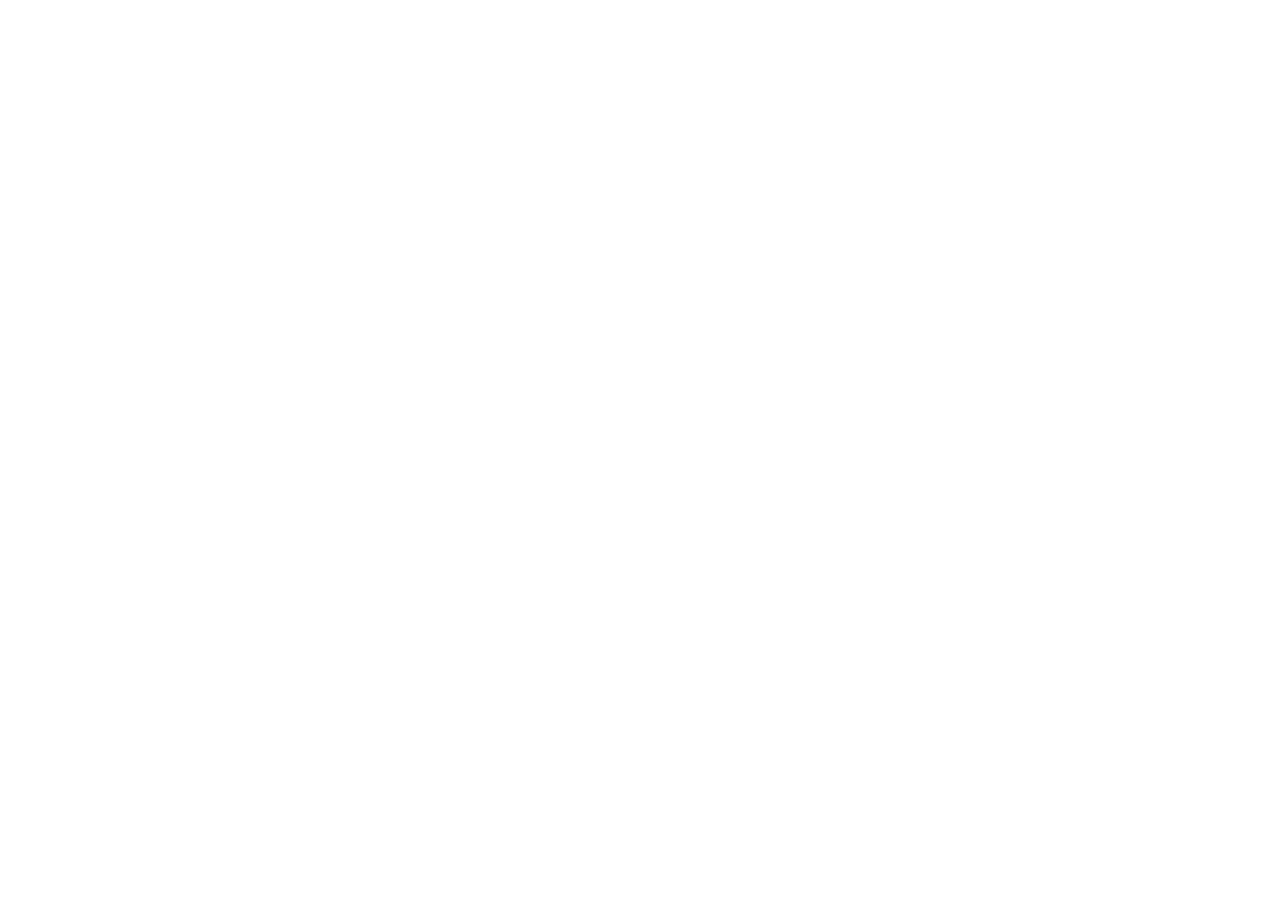
==== index.html @ a7dd8394 "feat: :sparkles: Organización de carpetas y su contenido" ====
<!DOCTYPE html>
<html lang="en">
<head>
    <meta charset="UTF-8">
    <meta name="viewport" content="width=device-width, initial-scale=1.0">
    <title>Document</title>
</head>
<body>
    
</body>
</html>
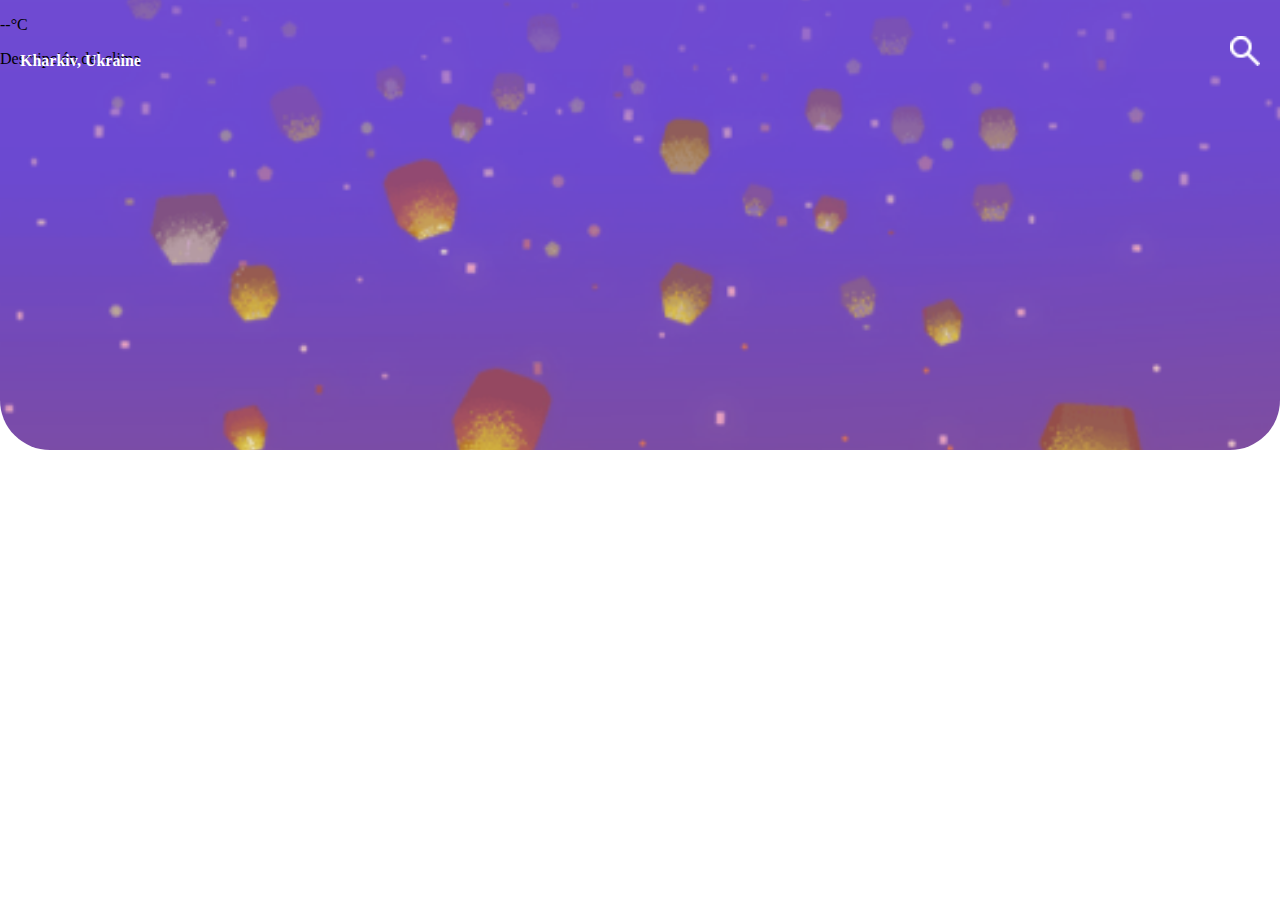
==== commit 09c7de0d: "style: :lipstick: Estilos de css" ====
--- a/index.html
+++ b/index.html
@@ -3,9 +3,24 @@
 <head>
     <meta charset="UTF-8">
     <meta name="viewport" content="width=device-width, initial-scale=1.0">
-    <title>Document</title>
+    <link rel="stylesheet" href="./Css/style.css">
+    <link rel="stylesheet" href="./Css/variables.css">
+    <link rel="shortcut icon" href="./Storage/Img/logo.png" type="image/x-icon">
+    <title>WeatherApp</title>
 </head>
 <body>
-    
+    <main>
+        <div class="overlay">
+            <p class="location-text" id="location">Kharkiv, Ukraine</p>
+            <img class="search-icon" src="./Storage/Img/search_white.png" alt="Buscar">
+        </div>
+        <!-- Nueva sección para mostrar información del clima -->
+        <div class="weather-info">
+            <p id="current-temp">--°C</p>
+            <p id="weather-description">Descripción del clima</p>
+        </div>
+    </main>
+    <img class="background-img" src="./Storage/Img/background.png" alt="Fondo">           
+    <script src="./Js/main.js" defer></script>
 </body>
-</html>+</html>
--- a/Css/style.css
+++ b/Css/style.css
@@ -0,0 +1,59 @@
+/* Asegúrate de que el cuerpo y el html tengan un 100% de altura */
+html, body {
+    height: 100%;
+    margin: 0;
+    padding: 0;
+    box-sizing: border-box;
+}
+
+/* Posiciona la imagen de fondo */
+.background-img {
+    position: absolute;
+    top: 0;
+    left: 0;
+    width: 100%;
+    height: 50vh; /* La imagen ocupará la mitad de la pantalla */
+    object-fit: cover; /* Para que la imagen se ajuste correctamente */
+    border-bottom-left-radius: 50px; /* Curva en la esquina inferior izquierda */
+    border-bottom-right-radius: 50px; /* Curva en la esquina inferior derecha */
+    z-index: 0; /* La imagen de fondo tiene el índice más bajo */
+    overflow: hidden; /* Asegura que las curvas sean visibles */
+}
+
+/* Posiciona el main sobre la imagen de fondo */
+main {
+    position: relative;
+    z-index: 1; /* Se asegura que esté sobre la imagen de fondo */
+    height: 100%; /* Para que el contenido ocupe toda la pantalla */
+    width: 100%;
+}
+
+/* Estilo para el contenedor overlay */
+.overlay {
+    position: absolute;
+    top: 0;
+    left: 0;
+    right: 0;
+    width: 100%;
+    height: 100%;
+}
+
+/* Posiciona el texto en la parte superior izquierda y más pequeño */
+.location-text {
+    position: absolute;
+    top: 20px;
+    left: 20px;
+    color: white;
+    font-size: 16px; /* Reducido el tamaño de la fuente */
+    font-weight: bold;
+    z-index: 2;
+}
+
+/* Posiciona el ícono de búsqueda en la parte superior derecha y más pequeño */
+.search-icon {
+    position: absolute;
+    top: 20px;
+    right: 20px;
+    width: 30px; /* Reducido el tamaño del ícono */
+    z-index: 2;
+}
--- a/Css/variables.css
+++ b/Css/variables.css
@@ -0,0 +1,154 @@
+:root{
+    --background-1: #F6EDFF;
+    --button-1: #E0B6FF;
+    --button-2: #FFFFFF;
+    --card-1: #D0BCFF;
+    --color-1: #FFFFFF;
+    --color-2: #1E1B1B;
+    --color-3: #494649;
+    --progress-bar-1: #8A20D5;
+}
+@font-face {
+    font-family: "OpenSans_Condensed-Bold";
+    src: url(../storage/font/ProductSans/OpenSans_Condensed-Bold.ttf);
+}
+@font-face {
+    font-family: "OpenSans_Condensed-BoldItalic";
+    src: url(../storage/font/ProductSans/OpenSans_Condensed-BoldItalic.ttf);
+}
+@font-face {
+    font-family: "OpenSans_Condensed-ExtraBold";
+    src: url(../storage/font/ProductSans/OpenSans_Condensed-ExtraBold.ttf);
+}
+@font-face {
+    font-family: "OpenSans_Condensed-ExtraBoldItalic";
+    src: url(../storage/font/ProductSans/OpenSans_Condensed-ExtraBoldItalic.ttf);
+}
+@font-face {
+    font-family: "OpenSans_Condensed-Italic";
+    src: url(../storage/font/ProductSans/OpenSans_Condensed-Italic.ttf);
+}
+@font-face {
+    font-family: "OpenSans_Condensed-Light";
+    src: url(../storage/font/ProductSans/OpenSans_Condensed-Light.ttf);
+}
+@font-face {
+    font-family: "OpenSans_Condensed-LightItalic";
+    src: url(../storage/font/ProductSans/OpenSans_Condensed-LightItalic.ttf);
+}
+@font-face {
+    font-family: "OpenSans_Condensed-Medium";
+    src: url(../storage/font/ProductSans/OpenSans_Condensed-Medium.ttf);
+}
+@font-face {
+    font-family: "OpenSans_Condensed-MediumItalic";
+    src: url(../storage/font/ProductSans/OpenSans_Condensed-MediumItalic.ttf);
+}
+@font-face {
+    font-family: "OpenSans_Condensed-Regular";
+    src: url(../storage/font/ProductSans/OpenSans_Condensed-Regular.ttf);
+}
+@font-face {
+    font-family: "OpenSans_Condensed-SemiBold";
+    src: url(../storage/font/ProductSans/OpenSans_Condensed-SemiBold.ttf);
+}
+@font-face {
+    font-family: "OpenSans_Condensed-SemiBoldItalic";
+    src: url(../storage/font/ProductSans/OpenSans_Condensed-SemiBoldItalic.ttf);
+}
+@font-face {
+    font-family: "OpenSans_SemiCondensed-Bold";
+    src: url(../storage/font/ProductSans/OpenSans_SemiCondensed-Bold.ttf);
+}
+@font-face {
+    font-family: "OpenSans_SemiCondensed-BoldItalic";
+    src: url(../storage/font/ProductSans/OpenSans_SemiCondensed-BoldItalic.ttf);
+}
+@font-face {
+    font-family: "OpenSans_SemiCondensed-ExtraBold";
+    src: url(../storage/font/ProductSans/OpenSans_SemiCondensed-ExtraBold.ttf);
+}
+@font-face {
+    font-family: "OpenSans_SemiCondensed-ExtraBoldItalic";
+    src: url(../storage/font/ProductSans/OpenSans_SemiCondensed-ExtraBoldItalic.ttf);
+}
+@font-face {
+    font-family: "OpenSans_SemiCondensed-Italic";
+    src: url(../storage/font/ProductSans/OpenSans_SemiCondensed-Italic.ttf);
+}
+@font-face {
+    font-family: "OpenSans_SemiCondensed-Italic";
+    src: url(../storage/font/ProductSans/OpenSans_SemiCondensed-Light.ttf);
+}
+@font-face {
+    font-family: "OpenSans_SemiCondensed-Light";
+    src: url(../storage/font/ProductSans/OpenSans_SemiCondensed-Light.ttf);
+}
+@font-face {
+    font-family: "OpenSans_SemiCondensed-LightItalic";
+    src: url(../storage/font/ProductSans/OpenSans_SemiCondensed-LightItalic.ttf);
+}
+@font-face {
+    font-family: "OpenSans_SemiCondensed-Medium";
+    src: url(../storage/font/ProductSans/OpenSans_SemiCondensed-Medium.ttf);
+}
+@font-face {
+    font-family: "OpenSans_SemiCondensed-MediumItalic";
+    src: url(../storage/font/ProductSans/OpenSans_SemiCondensed-MediumItalic.ttf);
+}
+@font-face {
+    font-family: "OpenSans_SemiCondensed-Regular";
+    src: url(../storage/font/ProductSans/OpenSans_SemiCondensed-Regular.ttf);
+}
+@font-face {
+    font-family: "OpenSans_SemiCondensed-SemiBold";
+    src: url(../storage/font/ProductSans/OpenSans_SemiCondensed-SemiBold.ttf);
+}
+@font-face {
+    font-family: "OpenSans_SemiCondensed-SemiBoldItalic";
+    src: url(../storage/font/ProductSans/OpenSans_SemiCondensed-SemiBoldItalic.ttf);
+}
+@font-face {
+    font-family: "OpenSans-Bold";
+    src: url(../storage/font/ProductSans/OpenSans-Bold.ttf);
+}
+@font-face {
+    font-family: "OpenSans-BoldItalic";
+    src: url(../storage/font/ProductSans/OpenSans-BoldItalic.ttf);
+}
+@font-face {
+    font-family: "OpenSans-ExtraBold";
+    src: url(../storage/font/ProductSans/OpenSans-ExtraBold.ttf);
+}
+@font-face {
+    font-family: "OpenSans-Italic";
+    src: url(../storage/font/ProductSans/OpenSans-Italic.ttf);
+}
+@font-face {
+    font-family: "OpenSans-Light";
+    src: url(../storage/font/ProductSans/OpenSans-Light.ttf);
+}
+@font-face {
+    font-family: "OpenSans-LightItalic";
+    src: url(../storage/font/ProductSans/OpenSans-LightItalic.ttf);
+}
+@font-face {
+    font-family: "OpenSans-Medium";
+    src: url(../storage/font/ProductSans/OpenSans-Medium.ttf);
+}
+@font-face {
+    font-family: "OpenSans-MediumItalic";
+    src: url(../storage/font/ProductSans/OpenSans-MediumItalic.ttf);
+}
+@font-face {
+    font-family: "OpenSans-Regular";
+    src: url(../storage/font/ProductSans/OpenSans-Regular.ttf);
+}
+@font-face {
+    font-family: "OpenSans-SemiBold";
+    src: url(../storage/font/ProductSans/OpenSans-SemiBold.ttf);
+}
+@font-face {
+    font-family: "OpenSans-SemiBoldItalic";
+    src: url(../storage/font/ProductSans/OpenSans-SemiBoldItalic.ttf);
+}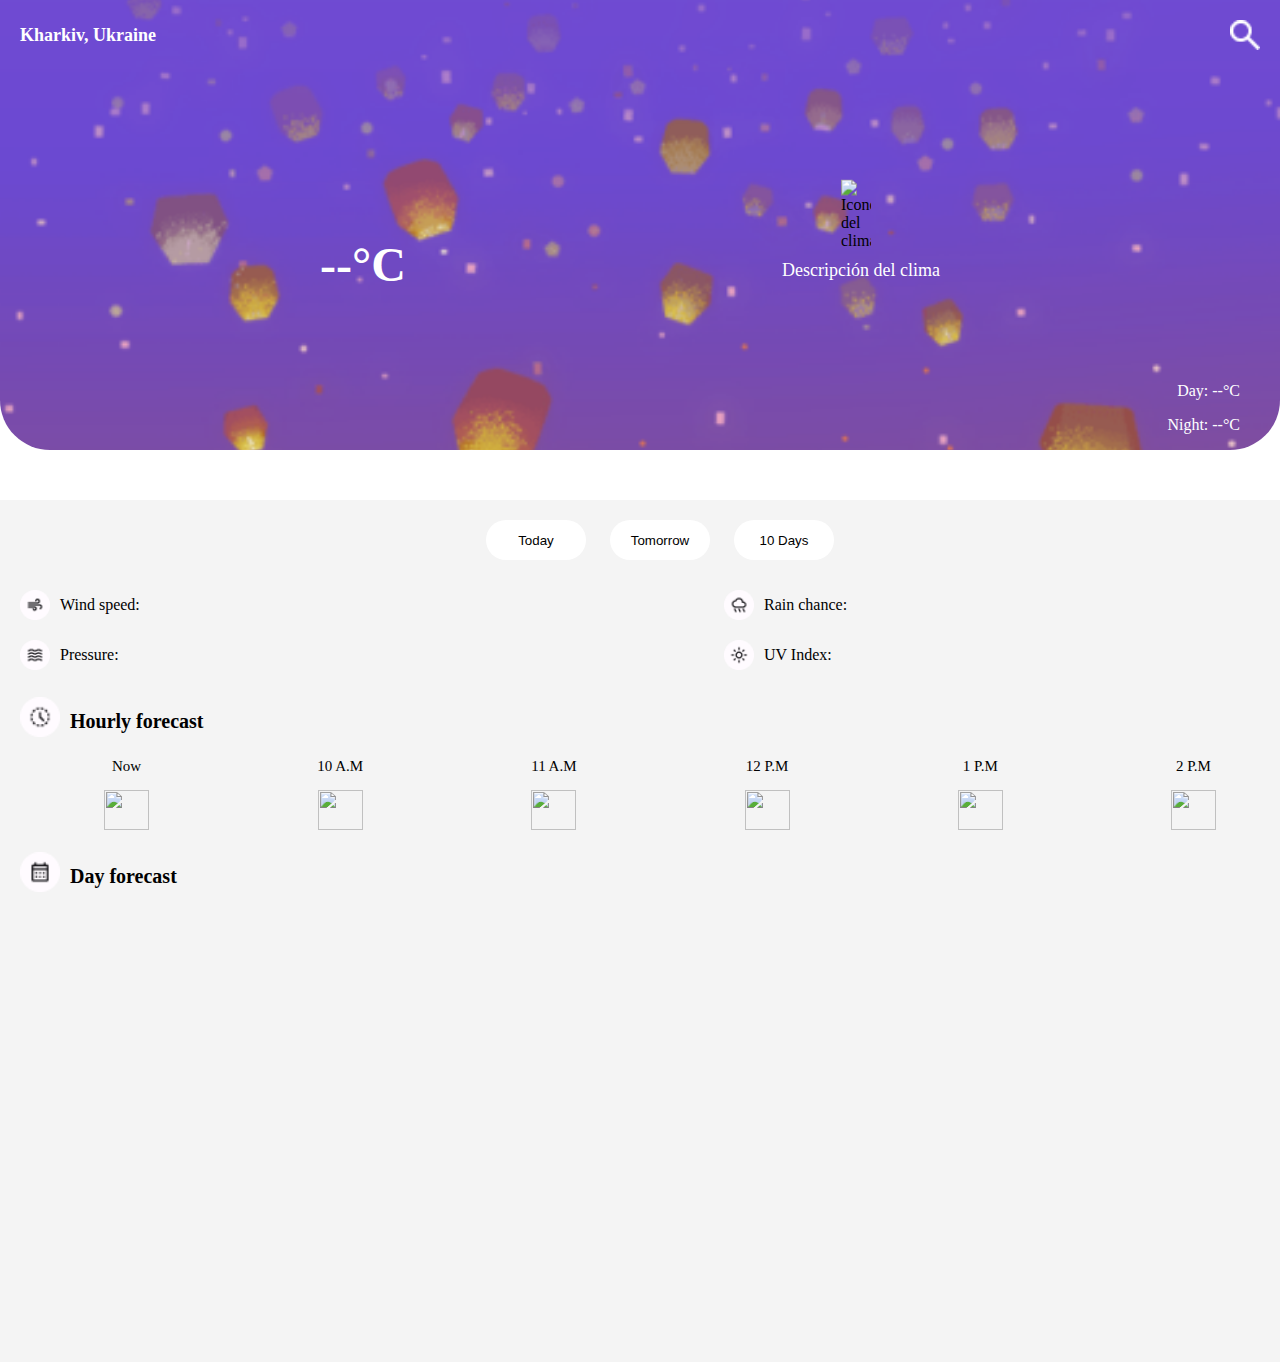
==== commit 363648b4: "style: :lipstick: Estilos visuales" ====
--- a/index.html
+++ b/index.html
@@ -10,17 +10,100 @@
 </head>
 <body>
     <main>
-        <div class="overlay">
+       <div class="overlay">
             <p class="location-text" id="location">Kharkiv, Ukraine</p>
             <img class="search-icon" src="./Storage/Img/search_white.png" alt="Buscar">
         </div>
-        <!-- Nueva sección para mostrar información del clima -->
+
         <div class="weather-info">
-            <p id="current-temp">--°C</p>
-            <p id="weather-description">Descripción del clima</p>
+            <div class="overplay2">
+                <p id="current-temp" class="temp-large">--°C</p>
+                <div class="weather-icon-container">
+                    <img id="weather-icon" src="" alt="Icono del clima">
+                    <p id="weather-description" class="description">Descripción del clima</p>
+                </div>
+            </div>
+
+            <div class="day-night-info">
+                <p id="day-temp">Day: --°C</p>
+                <p id="night-temp">Night: --°C</p>
+            </div>
+
+            <p id="fecha" class="fecha-info"></p>
         </div>
+
+       <div class="extra-content">
+        <button class="boton Button-menu">Today</button>
+        <button class="boton Button-menu">Tomorrow</button>
+        <a href="./View/tenDays.html">
+            <button class="boton Button-menu">10 Days</button>
+        </a>
+        <div class="weather-details">
+            <div class="detail">
+                <img src="./Storage/Img/air.png" alt="">
+                Wind speed: <span id="wind-speed"></span>
+            </div>
+            <div class="detail">
+                <img src="./Storage/Img/rainy.png" alt="">
+                Rain chance: <span id="rain-chance"></span>
+            </div>
+            <div class="detail">
+                <img src="./Storage/Img/waves.png" alt="">
+                Pressure: <span id="pressure"></span>
+            </div>
+            <div class="detail">
+                <img src="./Storage/Img/light_mode.png" alt="">
+                UV Index: <span id="uv-index"></span>
+            </div>
+        </div>
+        <div class="a-hourly-forecast">
+            <img src="./Storage/Img/history_toggle_off.png" alt="Hourly Forecast" class="forecast-icon">
+            <p class="forecast-title">Hourly forecast</p>
+        </div>
+        <div class="hourly-forecast">
+            <div class="hour">
+                <p>Now</p>
+                <img id="icon-now" src="" alt="">
+                <p id="temp-now"></p>
+            </div>
+            <div class="hour">
+                <p>10 A.M</p>
+                <img id="icon-10am" src="" alt="">
+                <p id="temp-10am"></p>
+            </div>
+            <div class="hour">
+                <p>11 A.M</p>
+                <img id="icon-11am" src="" alt="">
+                <p id="temp-11am"></p>
+            </div>
+            <div class="hour">
+                <p>12 P.M</p>
+                <img id="icon-12pm" src="" alt="">
+                <p id="temp-12pm"></p>
+            </div>
+            <div class="hour">
+                <p>1 P.M</p>
+                <img id="icon-1pm" src="" alt="">
+                <p id="temp-1pm"></p>
+            </div>
+            <div class="hour">
+                <p>2 P.M</p>
+                <img id="icon-2pm" src="" alt="">
+                <p id="temp-2pm"></p>
+            </div>
+        </div> 
+        <div class="a-hourly-forecast">
+            <img src="./Storage/Img/calendar_month.png" alt="Hourly Forecast" class="forecast-icon">
+            <p class="forecast-title">Day forecast</p>
+        </div>       
+        <div class="chart-container">
+            <canvas id="dayForecastChart"></canvas>
+        </div>       
+    </div> 
     </main>
-    <img class="background-img" src="./Storage/Img/background.png" alt="Fondo">           
+    <img class="background-img" src="./Storage/Img/background.png" alt="Fondo">
+</body>
     <script src="./Js/main.js" defer></script>
-</body>
+    <canvas id="dayForecastChart"></canvas>
+    <script src="https://cdn.jsdelivr.net/npm/chart.js"></script>
 </html>
--- a/Css/style.css
+++ b/Css/style.css
@@ -6,26 +6,30 @@
     box-sizing: border-box;
 }
 
+
+/* Estilo para el contenedor de grados e ícono del clima */
+.weather-info {
+    position: relative;
+    z-index: 2;
+    padding: 20px;
+    display: flex;
+    flex-direction: column;
+    align-items: center;
+    height: 50vh;
+}
+
 /* Posiciona la imagen de fondo */
 .background-img {
     position: absolute;
     top: 0;
     left: 0;
     width: 100%;
-    height: 50vh; /* La imagen ocupará la mitad de la pantalla */
-    object-fit: cover; /* Para que la imagen se ajuste correctamente */
-    border-bottom-left-radius: 50px; /* Curva en la esquina inferior izquierda */
-    border-bottom-right-radius: 50px; /* Curva en la esquina inferior derecha */
-    z-index: 0; /* La imagen de fondo tiene el índice más bajo */
-    overflow: hidden; /* Asegura que las curvas sean visibles */
-}
-
-/* Posiciona el main sobre la imagen de fondo */
-main {
-    position: relative;
-    z-index: 1; /* Se asegura que esté sobre la imagen de fondo */
-    height: 100%; /* Para que el contenido ocupe toda la pantalla */
-    width: 100%;
+    height: 50vh;
+    object-fit: cover;
+    border-bottom-left-radius: 50px;
+    border-bottom-right-radius: 50px;
+    z-index: 0;
+    overflow: hidden;
 }
 
 /* Estilo para el contenedor overlay */
@@ -34,26 +38,234 @@
     top: 0;
     left: 0;
     right: 0;
-    width: 100%;
+    height: 50px;
+    display: flex;
+    justify-content: space-between;
+    align-items: center;
+    padding: 10px 20px;
+    z-index: 2;
+}
+
+/* Posiciona el main sobre la imagen de fondo */
+main {
+    position: relative;
+    z-index: 1;
     height: 100%;
-}
-
-/* Posiciona el texto en la parte superior izquierda y más pequeño */
+    width: 100%;
+}
+
+/* Estilo para el texto de ubicación y el icono de búsqueda */
+.location-text, .search-icon {
+    z-index: 3;
+}
+
 .location-text {
+    color: white;
+    font-size: 18px;
+    font-weight: bold;
+}
+
+.search-icon {
+    width: 30px;
+}
+
+
+.overplay2 {
+    display: flex;
+    justify-content: space-between;
+    align-items: center;
+    width: 100%;
+    max-width: 600px;
+    margin: 0 auto;
+    padding: 20px;
+    position: relative;
+    top: 50%;
+    transform: translateY(-50%);
+    z-index: 2;
+}
+
+/* Grados grandes y alineados a la izquierda */
+.temp-large {
+    font-size: 48px;
+    font-weight: bold;
+    color: #ffffff;
+    margin-left: -20px;
+    margin-bottom: 10px;
+}
+
+/* Icono del clima y descripción */
+.weather-icon-container {
+    display: flex;
+    flex-direction: column;
+    align-items: center;
+    justify-content: center;
+    margin-bottom: 10px;
+}
+
+.weather-icon-container img {
+    width: 100px;
+    height: auto;
+}
+
+.description {
+    font-size: 18px;
+    color: #ffffff;
+    text-align: center;
+    margin-top: 10px;
+    margin-bottom: 20px;
+}
+
+/* Información de día y noche alineada a la derecha */
+.day-night-info, .fecha-info {
     position: absolute;
-    top: 20px;
-    left: 20px;
-    color: white;
-    font-size: 16px; /* Reducido el tamaño de la fuente */
+    bottom: 40px;
+    font-size: 16px;
+    color: #ffffff;
+}
+
+.day-night-info {
+    right: 40px;
+    text-align: right;
+}
+
+.fecha-info {
+    left: 40px;
+}
+
+/* Nueva sección para contenido adicional justo debajo de la imagen */
+.extra-content {
+    background-color: #f4f4f4;
+    padding: 10px 20px; /* Ajusta el padding para que se vea más cerca de la imagen */
+    text-align: center; /* Centra los botones */
+    width: 100%;
+    position: relative; /* Mantiene el flujo normal */
+    z-index: 1;
+    margin-top: 10px; /* Espacio entre la imagen y la sección de información */
+}
+
+/* Estilo para los botones */
+.boton {
+    background-color: #ffffff;
+    border-radius: 3px;
+    border: none;
+    height: 40px; /* Ajusta la altura del botón */
+    width: 100px; /* Ajusta el ancho del botón */
+    margin: 10px; /* Espacio entre los botones */
+    cursor: pointer; /* Cambia el cursor al pasar por encima */
+    border-radius: 3vi;
+}
+
+/* Efecto hover para los botones */
+.Button-menu:hover {
+    background-color: #9f55d4a1;
+}
+
+.weather-details {
+    display: flex; /* Usamos flexbox para organizar los elementos */
+    justify-content: space-between; /* Espacio entre los elementos */
+    flex-wrap: wrap; /* Permitir que los elementos se muevan a la siguiente línea si no caben */
+    margin-top: 20px; /* Espacio superior para separar de otros elementos */
+}
+
+.detail {
+    display: flex; /* Para alinear el ícono y el texto en línea */
+    align-items: center; /* Centrar verticalmente */
+    width: 45%; /* Ajusta el ancho para que quepan dos por fila */
+    margin-bottom: 20px; /* Espacio inferior entre filas */
+}
+
+.detail img {
+    width: 30px; /* Ancho del ícono */
+    height: auto; /* Mantener la proporción del ícono */
+    margin-right: 10px; /* Espacio entre el ícono y el texto */
+}
+
+.detail span {
+    font-weight: bold; /* Resaltar los datos */
+}
+
+.weather-info {
+    display: flex;
+    align-items: center; /* Alinea los íconos y el texto */
+    margin-bottom: 10px; /* Espacio entre cada fila de información */
+}
+
+.weather-info img {
+    width: 30px; /* Ajusta el tamaño del ícono */
+    height: auto;
+    margin-right: 10px; /* Espacio entre el ícono y el texto */
+}
+
+.weather-label {
+    font-weight: bold; /* Hace que el texto de la etiqueta sea más destacado */
+}
+
+
+.a-hourly-forecast {
+    display: flex; /* Usamos Flexbox para alinear imagen y texto en línea */
+    align-items: center; /* Alinea verticalmente al centro */
+    margin-bottom: 10px; /* Espacio debajo del título */
+}
+
+.forecast-icon {
+    width: 40px; /* Ajusta el tamaño del icono */
+    height: auto; /* Mantiene la proporción del icono */
+    margin-right: 10px; /* Espacio entre la imagen y el título */
+}
+
+.forecast-title {
+    font-size: 24px; /* Tamaño del texto del título */
+    font-weight: bold; /* Hace que el texto sea negrita */
+}
+.hourly-forecast {
+    display: flex; /* Para mostrar todas las horas en una sola fila */
+    justify-content: space-around; /* Espacio entre los bloques de cada hora */
+}
+
+.hour {
+    text-align: center; /* Alinea el contenido dentro de cada bloque */
+    margin: 0 10px; /* Ajusta el espacio entre las horas */
+}
+
+.hour p {
+    margin: 5px 0; /* Reduce el espacio vertical entre los párrafos */
+    font-size: 15px; /* Tamaño de fuente más pequeño para mayor compactación */
+}
+
+.hour img {
+    width: 45px; /* Ajusta el tamaño de los iconos */
+    height: 40px; /* Mantén una proporción cuadrada */
+    margin: 10px 0; /* Menos espacio entre la imagen y el texto */
+}
+
+
+.forecast-title {
+    font-size: 20px;
     font-weight: bold;
-    z-index: 2;
-}
-
-/* Posiciona el ícono de búsqueda en la parte superior derecha y más pequeño */
-.search-icon {
-    position: absolute;
-    top: 20px;
-    right: 20px;
-    width: 30px; /* Reducido el tamaño del ícono */
-    z-index: 2;
-}
+    margin-bottom: 10px; /* Espacio debajo del título */
+}
+
+.forecast-item {
+    display: flex; /* Usamos flexbox para alinear icono y texto */
+    flex-direction: column; /* Disposición vertical */
+    align-items: center; /* Centrar los elementos */
+    margin-bottom: 15px; /* Espacio entre elementos */
+}
+
+.weather-icon {
+    width: 40px; /* Ajusta el tamaño del ícono */
+    height: auto; /* Mantener proporción del ícono */
+    margin: 5px 0; /* Espacio vertical entre ícono y temperatura */
+}
+
+.chart-container {
+    width: 100%;
+    max-width: 600px;
+    margin: 0 auto;
+    padding: 20px;
+}
+
+#dayForecastChart {
+    width: 100% !important;
+    height: 400px !important;
+}
--- a/Css/variables.css
+++ b/Css/variables.css
@@ -10,19 +10,19 @@
 }
 @font-face {
     font-family: "OpenSans_Condensed-Bold";
-    src: url(../storage/font/ProductSans/OpenSans_Condensed-Bold.ttf);
+    src: url(../Storage/Font/ProductSans/OpenSans_Condensed-Bold.ttf);
 }
 @font-face {
     font-family: "OpenSans_Condensed-BoldItalic";
-    src: url(../storage/font/ProductSans/OpenSans_Condensed-BoldItalic.ttf);
+    src: url(../Storage/Font/ProductSans/OpenSans_Condensed-BoldItalic.ttf);
 }
 @font-face {
     font-family: "OpenSans_Condensed-ExtraBold";
-    src: url(../storage/font/ProductSans/OpenSans_Condensed-ExtraBold.ttf);
+    src: url(../Storage/Font/ProductSans/OpenSans_Condensed-ExtraBold.ttf);
 }
 @font-face {
     font-family: "OpenSans_Condensed-ExtraBoldItalic";
-    src: url(../storage/font/ProductSans/OpenSans_Condensed-ExtraBoldItalic.ttf);
+    src: url(../Storage/Font/ProductSans/OpenSans_Condensed-ExtraBoldItalic.ttf);
 }
 @font-face {
     font-family: "OpenSans_Condensed-Italic";
@@ -122,33 +122,33 @@
 }
 @font-face {
     font-family: "OpenSans-Italic";
-    src: url(../storage/font/ProductSans/OpenSans-Italic.ttf);
+    src: url(../Storage/Font/ProductSans/OpenSans-Italic.ttf);
 }
 @font-face {
     font-family: "OpenSans-Light";
-    src: url(../storage/font/ProductSans/OpenSans-Light.ttf);
+    src: url(../Storage/Font/ProductSans/OpenSans-Light.ttf);
 }
 @font-face {
     font-family: "OpenSans-LightItalic";
-    src: url(../storage/font/ProductSans/OpenSans-LightItalic.ttf);
+    src: url(../Storage/Font/ProductSans/OpenSans-LightItalic.ttf);
 }
 @font-face {
     font-family: "OpenSans-Medium";
-    src: url(../storage/font/ProductSans/OpenSans-Medium.ttf);
+    src: url(../Storage/Font/ProductSans/OpenSans-Medium.ttf);
 }
 @font-face {
     font-family: "OpenSans-MediumItalic";
-    src: url(../storage/font/ProductSans/OpenSans-MediumItalic.ttf);
+    src: url(../Storage/Font/ProductSans/OpenSans-MediumItalic.ttf);
 }
 @font-face {
     font-family: "OpenSans-Regular";
-    src: url(../storage/font/ProductSans/OpenSans-Regular.ttf);
+    src: url(../Storage/Font/ProductSans/OpenSans-Regular.ttf);
 }
 @font-face {
     font-family: "OpenSans-SemiBold";
-    src: url(../storage/font/ProductSans/OpenSans-SemiBold.ttf);
+    src: url(../Storage/Font/ProductSans/OpenSans-SemiBold.ttf);
 }
 @font-face {
     font-family: "OpenSans-SemiBoldItalic";
-    src: url(../storage/font/ProductSans/OpenSans-SemiBoldItalic.ttf);
+    src: url(../Storage/Font/ProductSans/OpenSans-SemiBoldItalic.ttf);
 }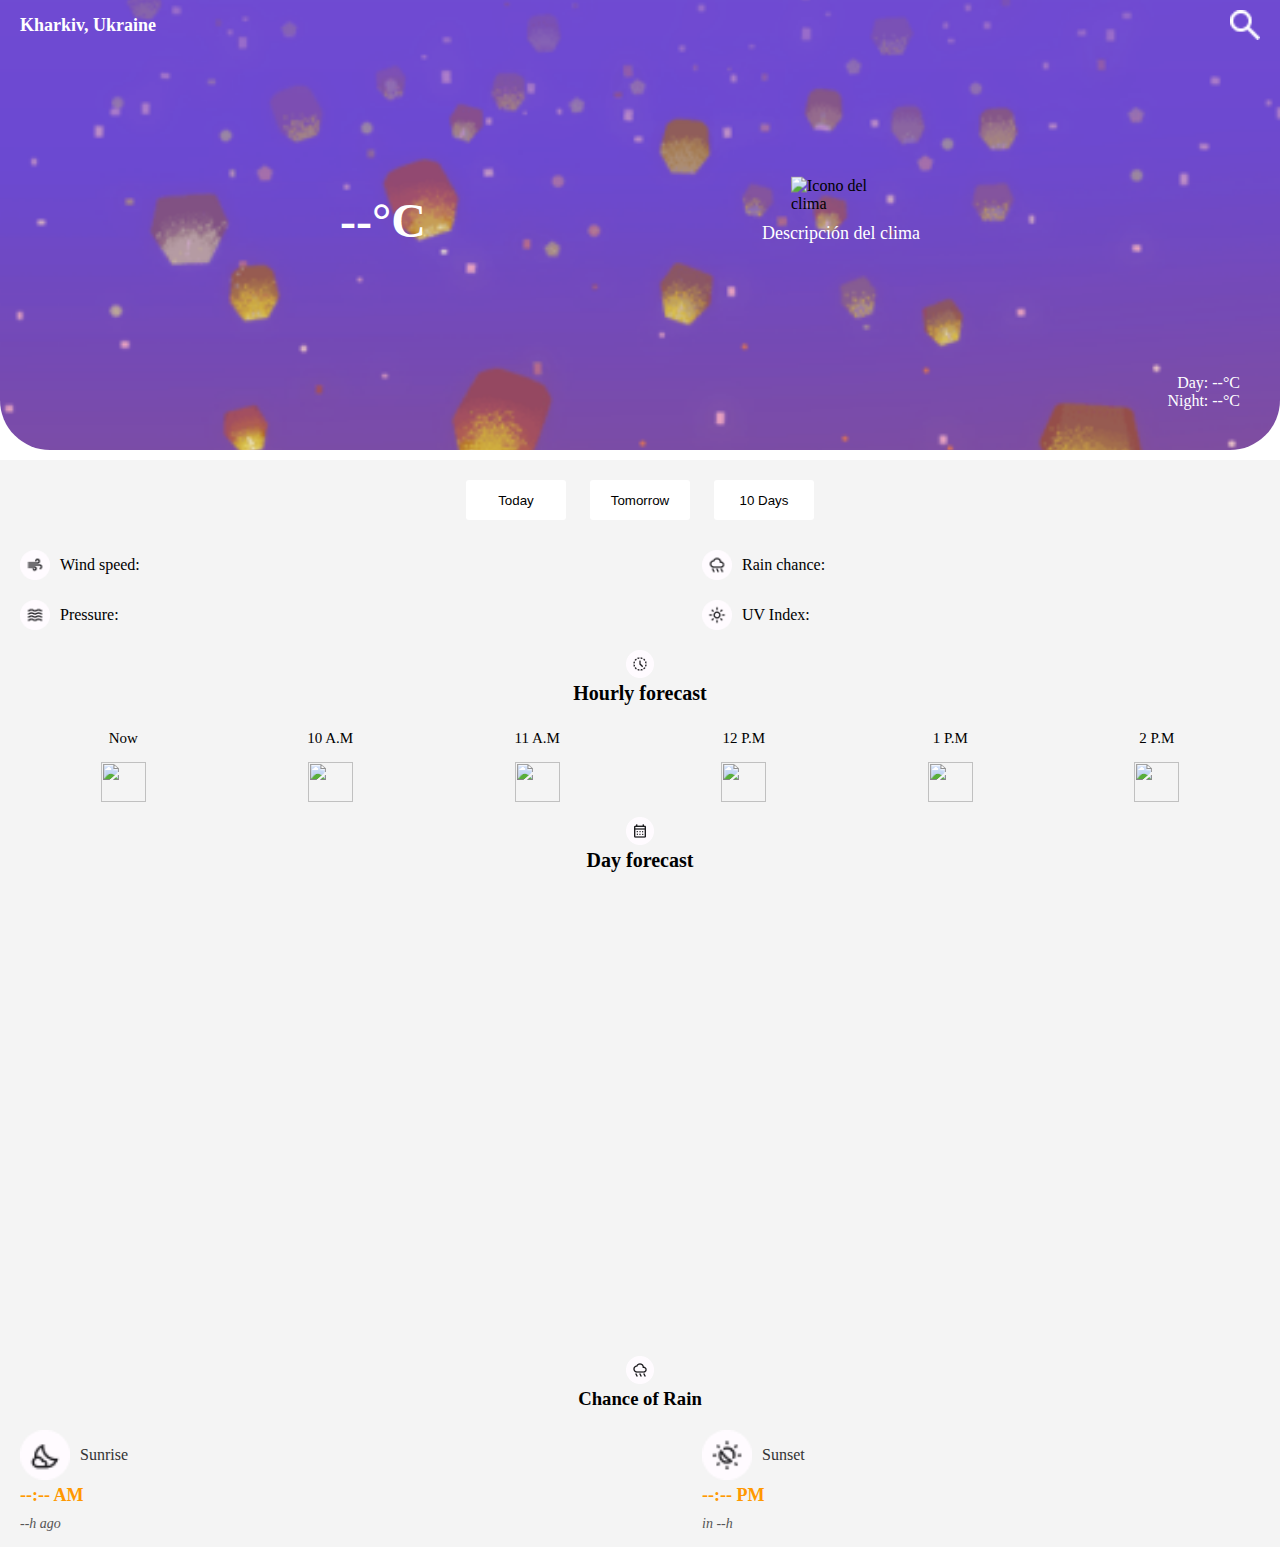
==== commit 335b0afb: "style: :lipstick: Mejorando el codigo" ====
--- a/index.html
+++ b/index.html
@@ -10,10 +10,13 @@
 </head>
 <body>
     <main>
-       <div class="overlay">
+        <div class="overlay">
             <p class="location-text" id="location">Kharkiv, Ukraine</p>
-            <img class="search-icon" src="./Storage/Img/search_white.png" alt="Buscar">
+            <img class="search-icon" src="./Storage/Img/search_white.png" id="search-icon" alt="Buscar" style="cursor: pointer;">
+            <input type="text" id="location-input" placeholder="Buscar lugar..." autocomplete="off">
+            <div id="suggestions" class="suggestions"></div>
         </div>
+        
 
         <div class="weather-info">
             <div class="overplay2">
@@ -98,8 +101,32 @@
         </div>       
         <div class="chart-container">
             <canvas id="dayForecastChart"></canvas>
-        </div>       
-    </div> 
+        </div> 
+        <div class="rain-chance">
+            <img src="./Storage/Img/rainy.png" alt="Rainy Icon">
+            <h3>Chance of Rain</h3>
+            <div id="rain-chance-details"></div>
+        </div>      
+        <div class="sun-info-container">
+    <div class="sun-info">
+        <div class="sun-info-content">
+            <img src="./Storage/Img/nights_stay.png" alt="Amanecer">
+            <p>Sunrise</p>
+        </div>
+        <p id="sunrise-time">--:-- AM</p> <!-- Aquí se mostrará la hora del amanecer desde la API -->
+        <p id="time-since-sunrise">--h ago</p> <!-- Aquí se mostrará el tiempo transcurrido desde el amanecer -->
+    </div>
+    <div class="sun-info">
+        <div class="sun-info-content">
+            <img src="./Storage/Img/bounding_box.png" alt="Atardecer">
+            <p>Sunset</p>
+        </div>
+        <p id="sunset-time">--:-- PM</p> <!-- Aquí se mostrará la hora del atardecer desde la API -->
+        <p id="time-to-sunset">in --h</p> <!-- Aquí se mostrará el tiempo restante hasta el atardecer -->
+    </div>
+</div>
+                              
+    </div>
     </main>
     <img class="background-img" src="./Storage/Img/background.png" alt="Fondo">
 </body>
--- a/Css/style.css
+++ b/Css/style.css
@@ -6,7 +6,6 @@
     box-sizing: border-box;
 }
 
-
 /* Estilo para el contenedor de grados e ícono del clima */
 .weather-info {
     position: relative;
@@ -18,19 +17,12 @@
     height: 50vh;
 }
 
-/* Posiciona la imagen de fondo */
-.background-img {
-    position: absolute;
-    top: 0;
-    left: 0;
-    width: 100%;
-    height: 50vh;
-    object-fit: cover;
-    border-bottom-left-radius: 50px;
-    border-bottom-right-radius: 50px;
-    z-index: 0;
-    overflow: hidden;
-}
+* {
+    margin: 0;
+    padding: 0;
+    box-sizing: border-box;
+}
+    
 
 /* Estilo para el contenedor overlay */
 .overlay {
@@ -43,7 +35,48 @@
     justify-content: space-between;
     align-items: center;
     padding: 10px 20px;
-    z-index: 2;
+    z-index: 2; /* Asegúrate de que esté por encima de otros elementos */
+}
+.location-text {
+    font-size: 2rem;
+    margin-right: 10px;
+    font-weight: bold;
+}
+
+.search-icon {
+    width: 25px;
+    cursor: pointer;
+}
+
+#location-input {
+    display: none;
+    padding: 5px;
+    margin-top: 10px;
+    border-radius: 10px;
+    border: none;
+    width: 200px;
+    font-size: 1rem;
+}
+
+.suggestions {
+    position: absolute;
+    top: 60px;
+    background-color: #2ecc71;
+    border-radius: 10px;
+    width: 200px;
+    max-height: 150px;
+    overflow-y: auto;
+}
+
+.suggestions p {
+    padding: 10px;
+    cursor: pointer;
+    margin: 0;
+    border-bottom: 1px solid #34495e;
+}
+
+.suggestions p:hover {
+    background-color: #3498db;
 }
 
 /* Posiciona el main sobre la imagen de fondo */
@@ -54,6 +87,20 @@
     width: 100%;
 }
 
+/* Posiciona la imagen de fondo */
+.background-img {
+    position: absolute;
+    top: 0;
+    left: 0;
+    width: 100%;
+    height: 50vh;
+    object-fit: cover;
+    border-bottom-left-radius: 50px;
+    border-bottom-right-radius: 50px;
+    z-index: 0;
+    overflow: hidden;
+}
+
 /* Estilo para el texto de ubicación y el icono de búsqueda */
 .location-text, .search-icon {
     z-index: 3;
@@ -69,7 +116,7 @@
     width: 30px;
 }
 
-
+/* Overlay adicional */
 .overplay2 {
     display: flex;
     justify-content: space-between;
@@ -135,12 +182,12 @@
 /* Nueva sección para contenido adicional justo debajo de la imagen */
 .extra-content {
     background-color: #f4f4f4;
-    padding: 10px 20px; /* Ajusta el padding para que se vea más cerca de la imagen */
-    text-align: center; /* Centra los botones */
-    width: 100%;
-    position: relative; /* Mantiene el flujo normal */
+    padding: 10px 20px;
+    text-align: center;
+    width: 100%;
+    position: relative;
     z-index: 1;
-    margin-top: 10px; /* Espacio entre la imagen y la sección de información */
+    margin-top: 10px;
 }
 
 /* Estilo para los botones */
@@ -148,11 +195,10 @@
     background-color: #ffffff;
     border-radius: 3px;
     border: none;
-    height: 40px; /* Ajusta la altura del botón */
-    width: 100px; /* Ajusta el ancho del botón */
-    margin: 10px; /* Espacio entre los botones */
-    cursor: pointer; /* Cambia el cursor al pasar por encima */
-    border-radius: 3vi;
+    height: 40px;
+    width: 100px;
+    margin: 10px;
+    cursor: pointer;
 }
 
 /* Efecto hover para los botones */
@@ -160,104 +206,75 @@
     background-color: #9f55d4a1;
 }
 
+/* Detalles del clima */
 .weather-details {
-    display: flex; /* Usamos flexbox para organizar los elementos */
-    justify-content: space-between; /* Espacio entre los elementos */
-    flex-wrap: wrap; /* Permitir que los elementos se muevan a la siguiente línea si no caben */
-    margin-top: 20px; /* Espacio superior para separar de otros elementos */
+    display: flex;
+    justify-content: space-between;
+    flex-wrap: wrap;
+    margin-top: 20px;
 }
 
 .detail {
-    display: flex; /* Para alinear el ícono y el texto en línea */
-    align-items: center; /* Centrar verticalmente */
-    width: 45%; /* Ajusta el ancho para que quepan dos por fila */
-    margin-bottom: 20px; /* Espacio inferior entre filas */
+    display: flex;
+    align-items: center;
+    width: 45%;
+    margin-bottom: 20px;
 }
 
 .detail img {
-    width: 30px; /* Ancho del ícono */
-    height: auto; /* Mantener la proporción del ícono */
-    margin-right: 10px; /* Espacio entre el ícono y el texto */
+    width: 30px;
+    height: auto;
+    margin-right: 10px;
 }
 
 .detail span {
-    font-weight: bold; /* Resaltar los datos */
-}
-
-.weather-info {
-    display: flex;
-    align-items: center; /* Alinea los íconos y el texto */
-    margin-bottom: 10px; /* Espacio entre cada fila de información */
-}
-
-.weather-info img {
-    width: 30px; /* Ajusta el tamaño del ícono */
-    height: auto;
-    margin-right: 10px; /* Espacio entre el ícono y el texto */
-}
-
-.weather-label {
-    font-weight: bold; /* Hace que el texto de la etiqueta sea más destacado */
-}
-
-
-.a-hourly-forecast {
-    display: flex; /* Usamos Flexbox para alinear imagen y texto en línea */
-    align-items: center; /* Alinea verticalmente al centro */
-    margin-bottom: 10px; /* Espacio debajo del título */
-}
-
-.forecast-icon {
-    width: 40px; /* Ajusta el tamaño del icono */
-    height: auto; /* Mantiene la proporción del icono */
-    margin-right: 10px; /* Espacio entre la imagen y el título */
-}
-
-.forecast-title {
-    font-size: 24px; /* Tamaño del texto del título */
-    font-weight: bold; /* Hace que el texto sea negrita */
-}
+    font-weight: bold;
+}
+
+/* Pronóstico por hora */
 .hourly-forecast {
-    display: flex; /* Para mostrar todas las horas en una sola fila */
-    justify-content: space-around; /* Espacio entre los bloques de cada hora */
+    display: flex;
+    justify-content: space-around;
+    margin-top: 20px;
 }
 
 .hour {
-    text-align: center; /* Alinea el contenido dentro de cada bloque */
-    margin: 0 10px; /* Ajusta el espacio entre las horas */
+    text-align: center;
+    margin: 0 10px;
 }
 
 .hour p {
-    margin: 5px 0; /* Reduce el espacio vertical entre los párrafos */
-    font-size: 15px; /* Tamaño de fuente más pequeño para mayor compactación */
+    margin: 5px 0;
+    font-size: 15px;
 }
 
 .hour img {
-    width: 45px; /* Ajusta el tamaño de los iconos */
-    height: 40px; /* Mantén una proporción cuadrada */
-    margin: 10px 0; /* Menos espacio entre la imagen y el texto */
-}
-
-
+    width: 45px;
+    height: 40px;
+    margin: 10px 0;
+}
+
+/* Título del pronóstico */
 .forecast-title {
     font-size: 20px;
     font-weight: bold;
-    margin-bottom: 10px; /* Espacio debajo del título */
+    margin-bottom: 10px;
 }
 
 .forecast-item {
-    display: flex; /* Usamos flexbox para alinear icono y texto */
-    flex-direction: column; /* Disposición vertical */
-    align-items: center; /* Centrar los elementos */
-    margin-bottom: 15px; /* Espacio entre elementos */
+    display: flex;
+    flex-direction: column;
+    align-items: center;
+    margin-bottom: 15px;
 }
 
 .weather-icon {
-    width: 40px; /* Ajusta el tamaño del ícono */
-    height: auto; /* Mantener proporción del ícono */
-    margin: 5px 0; /* Espacio vertical entre ícono y temperatura */
-}
-
+    width: 40px;
+    height: auto;
+    margin: 5px 0;
+}
+
+/* Contenedor del gráfico */
 .chart-container {
     width: 100%;
     max-width: 600px;
@@ -269,3 +286,93 @@
     width: 100% !important;
     height: 400px !important;
 }
+
+/* Gráfico de pronóstico */
+canvas {
+    max-width: 90%;
+    margin-top: 30px;
+}
+
+.rain-info {
+    display: flex;
+    align-items: center;
+    margin: 5px 0; /* Espaciado entre las entradas */
+}
+
+.rain-bar-container {
+    flex: 1; /* Toma el espacio restante */
+    background-color: #f0f0f0; /* Fondo gris claro para la barra */
+    border-radius: 5px; /* Bordes redondeados */
+    margin-left: 10px; /* Espaciado entre texto y barra */
+}
+
+.rain-bar {
+    height: 20px; /* Altura de la barra */
+    background-color: #007bff; /* Color de la barra */
+    color: rgb(56, 54, 54); /* Color del texto en la barra */
+    text-align: center; /* Centrar el texto */
+    border-radius: 5px; /* Bordes redondeados */
+}
+/* Contenedor principal que alineará los divs de amanecer y atardecer */
+.sun-info-container {
+    display: flex;
+    justify-content: space-between; /* Espacio entre los bloques */
+    align-items: flex-start; /* Alinea en la parte superior */
+    margin-top: 20px; /* Espaciado superior */
+}
+
+/* Estilos generales para los bloques de amanecer y atardecer */
+.sun-info {
+    display: flex;
+    flex-direction: column; /* Alinear elementos en columna */
+    width: 45%; /* Ocupar un 45% del contenedor */
+    text-align: left; /* Alinear texto a la izquierda */
+}
+
+/* Contenedor para imagen y título */
+.sun-info-content {
+    display: flex;
+    align-items: center; /* Alinea verticalmente la imagen y el texto */
+}
+
+/* Imagenes de amanecer y atardecer */
+.sun-info img {
+    width: 50px; /* Tamaño de las imágenes */
+    height: auto;
+    margin-right: 10px; /* Espacio entre la imagen y el título */
+}
+
+/* Estilos para los párrafos */
+.sun-info p {
+    margin: 5px 0; /* Margen entre los elementos */
+    font-size: 16px;
+    font-weight: 500;
+    color: #333; /* Color del texto */
+}
+
+/* Estilo específico para el tiempo (horas AM/PM) */
+#sunrise-time, #sunset-time {
+    font-size: 18px;
+    font-weight: bold;
+    color: #ff9800; /* Color resaltado para las horas */
+}
+
+/* Estilo específico para el tiempo transcurrido y restante */
+#time-since-sunrise, #time-to-sunset {
+    font-size: 14px;
+    font-style: italic;
+    color: #555; /* Color gris para el tiempo transcurrido/restante */
+}
+
+/* Responsive: cuando el tamaño de la pantalla es menor a 768px, apilamos las secciones */
+@media (max-width: 768px) {
+    .sun-info-container {
+        flex-direction: column; /* Apilar los bloques en lugar de alinearlos */
+        align-items: center; /* Centrar los bloques */
+    }
+    
+    .sun-info {
+        width: 100%; /* Hacer que ocupen el 100% del ancho */
+        margin-bottom: 20px; /* Espacio entre los bloques */
+    }
+}
